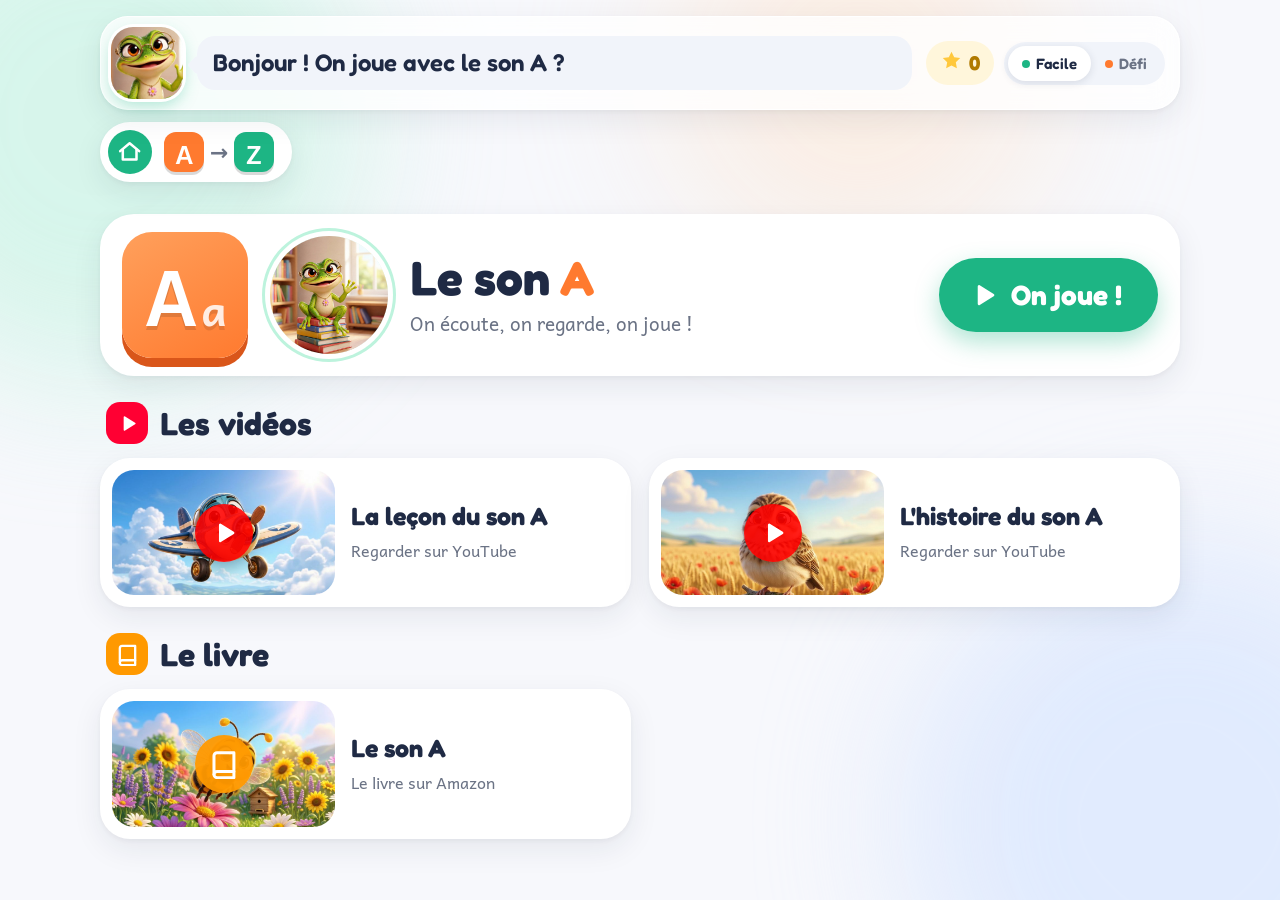
==== a/index.html @ 6c0f2402 "Compteur de visites GoatCounter (sans cookies) Co-Authored-By: Claude Opus 5.5 <noreply@anthropic.co" ====
<!DOCTYPE html>
<html lang="fr">
<head>
<meta charset="utf-8">
<meta name="viewport" content="width=device-width, initial-scale=1">
<title>Les jeux de Lila – le son A</title>
<style>
@font-face{font-family:Fredoka;src:url(fonts/fredoka-latin-600-normal.woff2) format('woff2');font-weight:600}
@font-face{font-family:Fredoka;src:url(fonts/fredoka-latin-700-normal.woff2) format('woff2');font-weight:700}
@font-face{font-family:Andika;src:url(fonts/andika-latin-400-normal.woff2) format('woff2');font-weight:400}
@font-face{font-family:Andika;src:url(fonts/andika-latin-700-normal.woff2) format('woff2');font-weight:700}
:root{--ink:#1F2A44;--muted:#6B7385;--surface:#fff;--mint:#1DB584;--mint-d:#13976C;--sky:#4F8DF7;--orange:#FF7A2F;--sun:#FFC83D;--soft:#F1F4FA;--line:#E6EAF2;--shadow:0 10px 30px rgba(31,42,68,.08),0 2px 6px rgba(31,42,68,.05)}
*{box-sizing:border-box;margin:0}
html,body{min-height:100%}
body{font-family:Fredoka,system-ui,sans-serif;color:var(--ink);background:#F7F8FC;padding:16px;-webkit-tap-highlight-color:transparent;overflow-x:hidden}
body::before,body::after{content:"";position:fixed;z-index:-1;border-radius:50%;filter:blur(70px);opacity:.55}
body::before{width:520px;height:520px;left:-160px;top:-140px;background:#BDF3DD}
body::after{width:560px;height:560px;right:-180px;bottom:-200px;background:#CFE0FF}
.blob{position:fixed;z-index:-1;width:380px;height:380px;right:18%;top:-120px;border-radius:50%;filter:blur(80px);opacity:.45;background:#FFE1C7}
.wrap{max-width:1080px;margin:0 auto}
button{font:inherit;cursor:pointer;border:none;color:inherit;background:none}
svg.i{width:1.15em;height:1.15em;stroke:currentColor;fill:none;stroke-width:2.4;stroke-linecap:round;stroke-linejoin:round;flex:none}
svg.f{fill:currentColor;stroke:none}
header{display:flex;align-items:center;gap:14px;background:rgba(255,255,255,.78);backdrop-filter:blur(14px);-webkit-backdrop-filter:blur(14px);border:1px solid rgba(255,255,255,.9);border-radius:28px;padding:10px 14px 10px 10px;box-shadow:var(--shadow);position:sticky;top:10px;z-index:5}
.lila{width:72px;height:72px;border-radius:22px;flex:none;object-fit:cover;box-shadow:0 0 0 3px #fff,0 6px 16px rgba(29,181,132,.35)}
.lila.talk{animation:talk .45s ease-in-out 4}.lila.happy{animation:jump .7s ease 2}.lila.sad{animation:wig .5s}
@keyframes talk{50%{transform:scale(1.06) rotate(-3deg)}}
@keyframes jump{30%{transform:translateY(-10px) scale(1.06)}60%{transform:none}}
@keyframes wig{25%{transform:rotate(-6deg)}75%{transform:rotate(6deg)}}
.bubble{flex:1;font-size:clamp(17px,2.4vw,24px);font-weight:600;line-height:1.25;position:relative;background:var(--soft);border-radius:18px;padding:12px 16px}
.bubble::before{content:"";position:absolute;left:-7px;top:22px;width:14px;height:14px;background:var(--soft);transform:rotate(45deg);border-radius:3px}
.right{display:flex;align-items:center;gap:10px}
.stars{display:flex;align-items:center;gap:6px;font-size:20px;font-weight:700;background:#FFF6DB;color:#B07A00;border-radius:999px;padding:8px 14px}
.stars svg{color:var(--sun)}
.lvl{display:flex;background:var(--soft);border-radius:999px;padding:4px}
.lvl button{padding:8px 14px;border-radius:999px;font-size:15px;font-weight:600;color:var(--muted);transition:.2s}
.lvl button.on{background:#fff;color:var(--ink);box-shadow:0 2px 8px rgba(31,42,68,.12)}
.lvl button i{display:inline-block;width:8px;height:8px;border-radius:50%;margin-right:6px;vertical-align:1px}
.home{display:none;margin:14px 0 0;align-items:center;gap:8px;background:#fff;border-radius:999px;padding:10px 18px;font-size:17px;font-weight:600;box-shadow:var(--shadow)}
main{margin-top:18px}
.start{display:grid;grid-template-columns:1fr 1fr;gap:28px;align-items:center;background:#fff;border-radius:36px;padding:28px;box-shadow:var(--shadow)}
.start img{width:100%;border-radius:28px;aspect-ratio:1;object-fit:cover}
.start h1{font-size:clamp(34px,5vw,58px);line-height:1.05;font-weight:700}
.start h1 .a{color:var(--orange)}
.start p{color:var(--muted);font-size:20px;margin:12px 0 26px;font-family:Andika}
.cta{display:inline-flex;align-items:center;gap:12px;font-size:26px;font-weight:700;background:var(--mint);color:#fff;border-radius:999px;padding:16px 34px 16px 26px;box-shadow:0 10px 24px rgba(29,181,132,.35);transition:transform .15s}
.cta:active,.btn:active,.mbtn:active,.yn button:active{transform:scale(.96)}
.menu{display:grid;grid-template-columns:repeat(2,1fr);gap:18px}
.mbtn{background:#fff;border-radius:30px;padding:12px;display:flex;align-items:center;gap:16px;text-align:left;box-shadow:var(--shadow);transition:transform .15s,box-shadow .2s}
.mbtn:hover{box-shadow:0 16px 36px rgba(31,42,68,.12)}
.mbtn .th{width:44%;aspect-ratio:4/3;border-radius:22px;overflow:hidden;flex:none;position:relative}
.mbtn .th img{width:100%;height:100%;object-fit:cover}
.mbtn .th .ic{position:absolute;left:10px;bottom:10px;width:44px;height:44px;border-radius:14px;display:grid;place-items:center;color:#fff;font-size:22px;box-shadow:0 4px 12px rgba(0,0,0,.18)}
.mbtn b{display:block;font-size:clamp(20px,2.6vw,27px);font-weight:700;line-height:1.1}
.mbtn span.s{display:block;font-size:16px;color:var(--muted);margin-top:6px;font-family:Andika}
.panel{background:#fff;border-radius:34px;padding:20px;text-align:center;box-shadow:var(--shadow)}
.media{width:min(760px,100%);aspect-ratio:16/9;border-radius:24px;background:var(--soft);display:block;margin:0 auto;object-fit:cover}
.word{font-family:Andika;font-size:clamp(54px,10vw,96px);font-weight:700;line-height:1.1;color:var(--ink);margin-top:8px}
.a{color:var(--orange)}
.row{display:flex;gap:12px;justify-content:center;flex-wrap:wrap;margin-top:16px}
.btn{display:inline-flex;align-items:center;gap:10px;border-radius:999px;padding:14px 24px;font-size:21px;font-weight:600;transition:transform .15s}
.b-primary{background:var(--mint);color:#fff;box-shadow:0 8px 20px rgba(29,181,132,.3)}
.b-sky{background:#EAF1FF;color:var(--sky)}
.b-sun{background:#FFF3D6;color:#B06F00}
.b-ghost{background:var(--soft);color:var(--muted)}
.step{display:flex;gap:8px;justify-content:center;margin-top:14px;flex-wrap:wrap}
.step span{display:inline-flex;align-items:center;gap:8px;padding:9px 16px;border-radius:999px;background:var(--soft);color:#A3AABA;font-size:19px;font-weight:600;transition:.25s}
.step span.on{background:var(--mint);color:#fff;transform:scale(1.06);box-shadow:0 6px 16px rgba(29,181,132,.35)}
.choices{display:grid;gap:16px;margin-top:16px}
.choice{background:#fff;border-radius:26px;padding:8px;box-shadow:0 0 0 2px var(--line);transition:.2s}
.choice:hover{box-shadow:0 0 0 3px #C9D6F0}
.choice img{width:100%;aspect-ratio:16/9;object-fit:cover;border-radius:19px;display:block}
.choice.good{box-shadow:0 0 0 5px var(--mint),0 10px 24px rgba(29,181,132,.3);animation:pop .5s}
.choice.bad{animation:wig .45s;box-shadow:0 0 0 4px #FFB3A0}
@keyframes pop{50%{transform:scale(1.04)}}
.memo{display:grid;grid-template-columns:repeat(4,1fr);gap:14px;perspective:1000px}
.card{aspect-ratio:4/3;position:relative;transform-style:preserve-3d;transition:transform .45s;cursor:pointer}
.card.up,.card.done{transform:rotateY(180deg)}
.face{position:absolute;inset:0;border-radius:22px;backface-visibility:hidden;-webkit-backface-visibility:hidden;display:flex;align-items:center;justify-content:center;overflow:hidden}
.back{background:linear-gradient(140deg,#5ED3A8,#1DB584 55%,#139E74);box-shadow:0 6px 16px rgba(29,181,132,.28)}
.back::after{content:"";position:absolute;inset:8px;border-radius:16px;border:2px dashed rgba(255,255,255,.45)}
.back img{width:44%;border-radius:18px;box-shadow:0 0 0 3px rgba(255,255,255,.85)}
.front{background:#fff;box-shadow:0 0 0 2px var(--line);transform:rotateY(180deg)}
.front img{width:100%;height:100%;object-fit:cover}
.front .w{font-family:Andika;font-size:clamp(20px,3.6vw,40px);font-weight:700}
.card.done .front{box-shadow:0 0 0 4px var(--mint)}
.box .item{width:min(600px,100%);margin:0 auto}
.box .item img{width:100%;aspect-ratio:16/9;object-fit:cover;border-radius:24px}
.yn{display:flex;gap:14px;justify-content:center;margin-top:18px;flex-wrap:wrap}
.yn button{display:inline-flex;align-items:center;gap:12px;font-size:24px;font-weight:700;border-radius:24px;padding:18px 28px;transition:transform .15s}
.yn .y{background:var(--mint);color:#fff;box-shadow:0 8px 20px rgba(29,181,132,.3)}
.yn .n{background:#FFEDE5;color:#E0581C}
.prog{display:flex;gap:6px;justify-content:center;margin-top:18px}
.prog i{width:28px;height:8px;border-radius:99px;background:var(--line);transition:.3s}
.prog i.ok{background:var(--mint)}
.party{position:fixed;inset:0;pointer-events:none;z-index:9}
.party span{position:absolute;top:-30px;width:12px;height:18px;border-radius:3px;animation:fall 2.6s cubic-bezier(.3,.6,.6,1) forwards}
@keyframes fall{to{transform:translateY(110vh) rotate(540deg)}}
.end{display:grid;grid-template-columns:1fr 1fr;gap:24px;align-items:center;text-align:left}
.end img{width:100%;border-radius:28px;aspect-ratio:1;object-fit:cover}
.end h2{font-size:clamp(44px,7vw,72px);font-weight:700;color:var(--mint)}
.end p{font-family:Andika;font-size:22px;color:var(--muted);margin-top:6px}
.end .row{justify-content:flex-start}
@media (max-width:700px){.menu{grid-template-columns:1fr}.lila{width:56px;height:56px;border-radius:18px}.memo{grid-template-columns:repeat(2,1fr)}.start,.end{grid-template-columns:1fr;text-align:center}.end .row{justify-content:center}header{flex-wrap:wrap}.right{width:100%;justify-content:space-between}}
.slots{display:flex;gap:10px;justify-content:center;margin-top:18px;flex-wrap:wrap}
.slot{min-width:110px;height:96px;padding:0 18px;border-radius:22px;border:3px dashed #CBD3E3;display:flex;align-items:center;justify-content:center;font-family:Andika;font-size:56px;font-weight:700;color:var(--ink);transition:.25s}
.slot .ghost{color:#D5DBE7}
.slot.fill{border:3px solid var(--mint);background:#EAFBF4;animation:pop .35s}
.slots.done .slot{background:var(--mint);color:#fff;border-color:var(--mint)}
.slots.done .slot .a{color:#fff}
.tiles{display:flex;gap:12px;justify-content:center;margin-top:18px;flex-wrap:wrap}
.tile{font-family:Andika;font-size:48px;font-weight:700;background:#FFF3D6;color:#7A4B00;border-radius:22px;padding:10px 26px;box-shadow:0 6px 0 #F2D08A;transition:transform .15s}
.tile:active{transform:translateY(4px);box-shadow:0 2px 0 #F2D08A}
.tile.used{opacity:.25;box-shadow:none;cursor:default}
.tile.bad{animation:wig .45s;background:#FFE3DA}
.menu .mbtn:last-child:nth-child(odd){grid-column:1/-1;max-width:calc(50% - 9px);margin:0 auto;width:100%}
@media (max-width:700px){.slot{min-width:80px;height:76px;font-size:40px}.tile{font-size:38px}.menu .mbtn:last-child:nth-child(odd){max-width:none}}
.back2{display:inline-flex;align-items:center;gap:8px;margin:0 0 14px;background:#fff;border-radius:999px;padding:10px 18px;font-size:17px;font-weight:600;box-shadow:var(--shadow);color:var(--ink);text-decoration:none}
.vids{margin-top:26px}
.vids h2{font-size:clamp(24px,3.2vw,32px);font-weight:700;margin:0 0 14px 6px}
.vgrid{display:grid;grid-template-columns:repeat(2,1fr);gap:18px}
.vcard{display:flex;align-items:center;gap:16px;background:#fff;border-radius:30px;padding:12px;box-shadow:var(--shadow);text-decoration:none;color:var(--ink);transition:transform .15s,box-shadow .2s}
.vcard:hover{box-shadow:0 16px 36px rgba(31,42,68,.12)}
.vcard .th{width:44%;aspect-ratio:16/9;border-radius:22px;overflow:hidden;flex:none;position:relative}
.vcard .th img{width:100%;height:100%;object-fit:cover}
.vcard .th .pl{position:absolute;inset:0;margin:auto;width:58px;height:58px;border-radius:50%;background:rgba(255,0,0,.88);color:#fff;display:grid;place-items:center;font-size:26px;box-shadow:0 6px 16px rgba(0,0,0,.25)}
.vcard b{display:block;font-size:clamp(19px,2.4vw,25px);font-weight:700;line-height:1.15}
.vcard span.s{display:block;font-size:16px;color:var(--muted);margin-top:6px;font-family:Andika}
.vcard.soon{opacity:.6;cursor:default}.vcard.soon .pl{background:#A3AABA}
@media (max-width:700px){.vgrid{grid-template-columns:1fr}}
.pond{position:relative;height:clamp(300px,52vh,460px);border-radius:26px;background:linear-gradient(180deg,#D6F4FF,#8CD8F2 55%,#57B6DE);overflow:hidden;margin-top:12px}
.fish{position:absolute;left:0;top:0;width:92px;height:92px;border-radius:50%;font-family:Andika;font-weight:700;font-size:58px;line-height:1;display:grid;place-items:center;color:var(--ink);box-shadow:0 6px 0 rgba(31,42,68,.15),0 10px 20px rgba(31,42,68,.12);will-change:transform}
.fish.caught{animation:catch .6s forwards;pointer-events:none}@keyframes catch{to{opacity:0;scale:1.6}}
.fish.nope{animation:wig2 .45s}@keyframes wig2{25%{rotate:-14deg}75%{rotate:14deg}}
.lotog .choice{position:relative}.tok{position:absolute;inset:0;margin:auto;width:64px;height:64px;border-radius:50%;background:var(--mint);color:#fff;display:none;place-items:center;font-size:34px;box-shadow:0 6px 16px rgba(29,181,132,.4)}.won .tok{display:grid}.won img{opacity:.55}
.gapc{display:inline-block;min-width:.7em;border-bottom:6px solid #CBD3E3;color:#CBD3E3;margin-right:2px}.gapc.ok{color:var(--orange);border-color:var(--mint)}
@media (max-width:700px){.fish{width:72px;height:72px;font-size:46px}}
.vcard.book .th .pl{background:rgba(255,153,0,.95)}

/* nouvel accueil de la lettre (proposition 25/11) */
.start2{display:grid;grid-template-columns:auto auto 1fr auto;gap:22px;align-items:center;background:#fff;border-radius:34px;padding:18px 22px;box-shadow:var(--shadow)}
.tile2{width:126px;height:126px;border-radius:30px;background:linear-gradient(150deg,var(--c1),var(--c2));box-shadow:0 9px 0 var(--c3);display:grid;place-items:center;color:#fff}
.tile2 b{font-family:Andika;font-size:76px;line-height:1;font-weight:700;text-shadow:0 4px 0 rgba(0,0,0,.12)}.tile2 b i{font-style:normal;font-size:.55em;opacity:.85;margin-left:2px}
.lila2{width:118px;height:118px;border-radius:50%;object-fit:cover;object-position:50% 30%;box-shadow:0 0 0 5px #fff,0 0 0 8px #BDF3DD;animation:bob 3.5s ease-in-out infinite}
@keyframes bob{50%{transform:translateY(-6px) rotate(-2deg)}}
.txt2 h1{font-size:clamp(30px,4vw,48px);line-height:1.05;font-weight:700}.txt2 h1 span{color:var(--c2)}
.txt2 p{font-family:Andika;color:var(--muted);font-size:19px;margin-top:6px}
.cta2{font-size:28px;padding:20px 36px 20px 28px}
.vids h2{display:flex;align-items:center;gap:12px}
.hic{width:42px;height:42px;border-radius:14px;display:grid;place-items:center;color:#fff;font-size:20px;flex:none}
.back2{gap:12px;padding:8px 18px 8px 8px;margin:12px 0 14px}
.hico{width:44px;height:44px;border-radius:50%;background:var(--mint);color:#fff;display:grid;place-items:center;font-size:22px}
.az{display:flex;align-items:center;gap:6px}.az i{font-style:normal;font-family:Andika;font-weight:700;color:#fff;width:40px;height:40px;border-radius:12px;display:grid;place-items:center;font-size:26px;box-shadow:0 3px 0 rgba(0,0,0,.15)}.az em{font-style:normal;color:var(--muted);font-size:22px}
.home{gap:12px;padding:8px 20px 8px 8px}
.mini4{display:grid;grid-template-columns:1fr 1fr;gap:4px;width:44px;height:44px;padding:5px;border-radius:14px;background:var(--soft)}.mini4 i{border-radius:5px}
.home .lbl{font-size:20px}
@media (max-width:820px){.start2{grid-template-columns:auto 1fr;text-align:left}.lila2{display:none}.cta2{grid-column:1/-1;justify-content:center}}
@media (max-width:460px){.tile2{width:96px;height:96px}.tile2 b{font-size:58px}}
</style>
</head>
<body>
<div class="blob"></div>
<div class="wrap">
  <header>
    <img class="lila" id="lila" src="img/lila_face.jpg" alt="Lila">
    <div class="bubble" id="bubble">Bonjour ! On joue avec le son A ?</div>
    <div class="right">
      <div class="stars"><span id="staricon"></span><span id="score">0</span></div>
      <div class="lvl"><button id="l1" class="on"><i style="background:#1DB584"></i>Facile</button><button id="l2"><i style="background:#FF7A2F"></i>Défi</button></div>
    </div>
  </header>
  <a class="back2" href="../index.html" id="back2"></a>
  <button class="home" id="home"></button>
  <main id="main"></main>
</div>
<div class="party" id="party"></div>
<script>
const I={
play:'<svg class="i f" viewBox="0 0 24 24"><path d="M8 5.5v13a1 1 0 0 0 1.5.86l10.4-6.5a1 1 0 0 0 0-1.72L9.5 4.64A1 1 0 0 0 8 5.5z"/></svg>',
replay:'<svg class="i" viewBox="0 0 24 24"><path d="M3 12a9 9 0 1 0 3-6.7L3 8"/><path d="M3 3v5h5"/></svg>',
sound:'<svg class="i" viewBox="0 0 24 24"><path d="M11 5 6 9H3v6h3l5 4z"/><path d="M15.5 8.5a5 5 0 0 1 0 7"/><path d="M18.5 5.5a9 9 0 0 1 0 13"/></svg>',
check:'<svg class="i" viewBox="0 0 24 24"><path d="M5 12.5l4.5 4.5L19 7.5"/></svg>',
next:'<svg class="i" viewBox="0 0 24 24"><path d="M5 12h14"/><path d="M13 6l6 6-6 6"/></svg>',
home:'<svg class="i" viewBox="0 0 24 24"><path d="M3 11.5 12 4l9 7.5"/><path d="M5.5 10v9.5h13V10"/></svg>',
star:'<svg class="i f" viewBox="0 0 24 24"><path d="M12 2.8l2.8 5.8 6.3.9-4.6 4.4 1.1 6.3L12 17.2l-5.6 3 1.1-6.3L2.9 9.5l6.3-.9z"/></svg>',
eye:'<svg class="i" viewBox="0 0 24 24"><path d="M2 12s3.6-7 10-7 10 7 10 7-3.6 7-10 7S2 12 2 12z"/><circle cx="12" cy="12" r="3"/></svg>',
mic:'<svg class="i" viewBox="0 0 24 24"><rect x="9" y="3" width="6" height="11" rx="3"/><path d="M5 11a7 7 0 0 0 14 0"/><path d="M12 18v3"/></svg>',
timer:'<svg class="i" viewBox="0 0 24 24"><circle cx="12" cy="13" r="8"/><path d="M12 9v4l2.5 2"/><path d="M10 2h4"/></svg>',
hand:'<svg class="i" viewBox="0 0 24 24"><path d="M18 11V6a2 2 0 0 0-4 0v5"/><path d="M14 10V4a2 2 0 0 0-4 0v6"/><path d="M10 10.5V6a2 2 0 0 0-4 0v8"/><path d="M18 8a2 2 0 1 1 4 0v6a8 8 0 0 1-8 8h-2c-2.8 0-4.5-.86-5.99-2.34l-3.6-3.6a2 2 0 0 1 2.83-2.82L7 15"/></svg>',
target:'<svg class="i" viewBox="0 0 24 24"><circle cx="12" cy="12" r="9"/><circle cx="12" cy="12" r="5"/><circle cx="12" cy="12" r="1.5"/></svg>',
cards:'<svg class="i" viewBox="0 0 24 24"><rect x="3" y="6" width="11" height="15" rx="2.5"/><path d="M8 3.5h10.5A2.5 2.5 0 0 1 21 6v12"/></svg>',
box:'<svg class="i" viewBox="0 0 24 24"><path d="M21 8l-9-5-9 5 9 5 9-5z"/><path d="M3 8v8l9 5 9-5V8"/><path d="M12 13v8"/></svg>',
puzzle:'<svg class="i" viewBox="0 0 24 24"><path d="M10 3h4v2.5a1.5 1.5 0 0 0 3 0V3h4v6h-2.5a1.5 1.5 0 0 0 0 3H21v9h-6v-2.5a1.5 1.5 0 0 0-3 0V21H3v-6h2.5a1.5 1.5 0 0 0 0-3H3V3h7z"/></svg>',
no:'<svg class="i" viewBox="0 0 24 24"><path d="M6 6l12 12"/><path d="M18 6 6 18"/></svg>',
};

const CFG={"letter": "A", "first": "[aâ]", "words": ["avion", "ami", "abeille", "ane", "alouette", "agneau", "alligator"], "label": {"avion": "avion", "ami": "ami", "abeille": "abeille", "ane": "âne", "alouette": "alouette", "agneau": "agneau", "alligator": "alligator", "bebe": "bébé", "baleine": "baleine", "bison": "bison", "biche": "biche", "belette": "belette", "bouc": "bouc", "babouin": "babouin", "bateau": "bateau", "canard": "canard", "castor": "castor", "coq": "coq", "coccinelle": "coccinelle", "cameleon": "caméléon", "crabe": "crabe", "dauphin": "dauphin", "dinde": "dinde", "dromadaire": "dromadaire", "dalmatien": "dalmatien", "dragon": "dragon", "dinosaure": "dinosaure"}, "syl": {"avion": ["a", "vion"], "ami": ["a", "mi"], "abeille": ["a", "beille"], "ane": ["â", "ne"], "alouette": ["a", "lou", "ette"], "agneau": ["a", "gneau"], "alligator": ["al", "li", "ga", "tor"]}, "menu": ["abeille", "avion", "ane", "agneau", "alligator"], "videos": [{"title": "La leçon du son A", "img": "avion", "url": "https://youtu.be/XCSGEJjVP0c"}, {"title": "L'histoire du son A", "img": "alouette", "url": "https://youtu.be/Gn--y2RcsYg"}], "other": ["bebe", "baleine", "bison", "biche", "belette", "bouc", "babouin", "bateau", "canard", "castor", "coq", "coccinelle", "cameleon", "crabe", "dauphin", "dinde", "dromadaire", "dalmatien", "dragon", "dinosaure"], "games": ["rep", "loto", "peche", "join"], "books": [{"title": "Le son A", "img": "abeille", "url": "https://www.amazon.fr/dp/B0HS4ZLW16"}], "col": ["#FFA05C", "#FF7A2F", "#D9561A"]};
const AW=CFG.words, OTHER=CFG.other, LABEL=CFG.label, L=CFG.letter;
const $=id=>document.getElementById(id);
setTimeout(()=>{$('staricon').innerHTML=I.star;$('home').innerHTML='<span class="mini4"><i style="background:#1DB584"></i><i style="background:#4F8DF7"></i><i style="background:#E84D8A"></i><i style="background:#FFB020"></i></span><span class="lbl">Jeux</span>';$('home').setAttribute('aria-label','Retour aux jeux');$('back2').innerHTML='<span class="hico">'+I.home+'</span><span class="az"><i style="background:#FF7A2F">A</i><em>→</em><i style="background:#1DB584">Z</i></span>';$('back2').setAttribute('aria-label','Toutes les lettres');},0);
let level=1,score=0,gen=0;

// ---------- son ----------
const player=new Audio();
let stopFlag=0;
function play(src){return new Promise(res=>{try{player.pause();player.src=src;player.onended=()=>res();player.onerror=()=>res();const p=player.play();if(p&&p.catch)p.catch(()=>res());}catch(e){res();}});}
const wait=ms=>new Promise(r=>setTimeout(r,ms));
async function seq(items){const g=gen;for(const it of items){if(g!==gen)return false;if(typeof it==='number')await wait(it);else if(typeof it==='function')it();else await play(it);}return g===gen;}
const W=w=>`snd/${w}.mp3`, P=p=>`snd/p_${p}.mp3`, C=w=>`snd/c_${w}.mp3`;
let actx=null;
function ding(ok=true){try{actx=actx||new (window.AudioContext||window.webkitAudioContext)();const n=ok?[660,880,1100]:[330,262];n.forEach((f,i)=>{const o=actx.createOscillator(),g=actx.createGain();o.frequency.value=f;g.gain.setValueAtTime(.0001,actx.currentTime+i*.12);g.gain.exponentialRampToValueAtTime(.15,actx.currentTime+i*.12+.02);g.gain.exponentialRampToValueAtTime(.0001,actx.currentTime+i*.12+.3);o.connect(g).connect(actx.destination);o.start(actx.currentTime+i*.12);o.stop(actx.currentTime+i*.12+.35);});}catch(e){}}

// ---------- Lila ----------
function lila(msg,mood='talk'){ $('bubble').textContent=msg; const l=$('lila'); l.className='lila'; void l.offsetWidth; l.classList.add(mood); }
function star(n=1){score+=n;$('score').textContent=score;}
function confetti(){const e=['#1DB584','#FF7A2F','#4F8DF7','#FFC83D','#B98BFF'],p=$('party');for(let i=0;i<40;i++){const s=document.createElement('span');s.style.background=e[i%e.length];s.style.left=Math.random()*100+'vw';s.style.animationDelay=Math.random()*.6+'s';p.appendChild(s);setTimeout(()=>s.remove(),3300);}}
const shuffle=a=>{a=a.slice();for(let i=a.length-1;i>0;i--){const j=Math.floor(Math.random()*(i+1));[a[i],a[j]]=[a[j],a[i]];}return a;};
const firstHTML=t=>{const m=t.match(new RegExp('^('+CFG.first+')(.*)$','i'));return m?`<span class="a">${m[1]}</span>${m[2]}`:t;};
const wordHTML=w=>firstHTML(LABEL[w]);
const prog=(n,i)=>'<div class="prog">'+Array.from({length:n},(_,k)=>`<i class="${k<i?'ok':''}"></i>`).join('')+'</div>';
function reset(){gen++;try{player.pause();}catch(e){} document.querySelectorAll('video').forEach(v=>{try{v.pause();}catch(e){}});}

// ---------- accueil / menu ----------
function start(){const [c1,c2,c3]=CFG.col||['#4FD6A5','#1DB584','#11916A'];
  $('main').innerHTML=`<div class="start2" style="--c1:${c1};--c2:${c2};--c3:${c3}">
    <div class="tile2"><b>${L}<i>${L.toLowerCase()}</i></b></div>
    <img class="lila2" src="img/lila.jpg" alt="Lila">
    <div class="txt2"><h1>Le son <span>${L}</span></h1><p>On écoute, on regarde, on joue !</p></div>
    <button class="cta cta2" id="go">${I.play} On joue !</button></div>`+vids()+books();
  $('go').onclick=()=>menu(); }
function books(){if(!(CFG.books||[]).length)return '';return `<div class="vids"><h2><span class="hic" style="background:#FF9900">${I.book}</span>Le livre</h2><div class="vgrid">${CFG.books.map(v=>{const on=!!v.url;return `<${on?'a':'div'} class="vcard book${on?'':' soon'}"${on?` href="${v.url}" target="_blank" rel="noopener"`:''}><div class="th"><img src="img/${v.img}_n.jpg" alt=""><span class="pl">${I.book}</span></div><div><b>${v.title}</b><span class="s">${on?'Le livre sur Amazon':'Bientôt'}</span></div></${on?'a':'div'}>`;}).join('')}</div></div>`;}
function vids(){return `<div class="vids"><h2><span class="hic" style="background:#FF0033">${I.play}</span>Les vidéos</h2><div class="vgrid">${CFG.videos.map(v=>{const on=!!v.url;return `<${on?'a':'div'} class="vcard${on?'':' soon'}"${on?` href="${v.url}" target="_blank" rel="noopener"`:''}><div class="th"><img src="img/${v.img}_n.jpg" alt=""><span class="pl">${I.play}</span></div><div><b>${v.title}</b><span class="s">${on?'Regarder sur YouTube':'Bientôt'}</span></div></${on?'a':'div'}>`;}).join('')}</div></div>`;}
function menu(){reset();$('home').style.display='none';$('back2').style.display='inline-flex';
  $('main').innerHTML=`<div class="menu">${CFG.games.map((g,k)=>{const [c,ic,t,s]=GAMES[g];return `<button class="mbtn" data-g="${g}"><div class="th"><img src="img/${CFG.menu[k%CFG.menu.length]}_n.jpg" alt=""><span class="ic" style="background:${c}">${I[ic]}</span></div><div><b>${t}</b><span class="s">${s}</span></div></button>`;}).join('')}</div>`;
  document.querySelectorAll('.mbtn').forEach(b=>b.onclick=()=>{$('home').style.display='inline-flex';$('back2').style.display='none';({rep,find,memo,box,join,loto,peche,manque})[b.dataset.g]();});
  lila('Choisis un jeu !');seq([P('choisis')]);
}
$('home').onclick=menu;
function setLevel(n){level=n;$('l1').classList.toggle('on',n===1);$('l2').classList.toggle('on',n===2);if($('go'))return;menu();}
$('l1').onclick=()=>setLevel(1);$('l2').onclick=()=>setLevel(2);

function finish(again){reset();ding();confetti();star(3);
  $('main').innerHTML=`<div class="panel end"><img src="img/lila_bravo.jpg" alt=""><div><h2>Bravo !</h2><p>Tu as tout trouvé. C'est super !</p>
   <div class="row"><button class="btn b-primary" id="again">${I.replay} Rejouer</button><button class="btn b-sky" id="back">${I.home} Autre jeu</button></div></div></div>`;
  $('again').onclick=again;$('back').onclick=menu;
  lila('Bravo ! Tu as tout trouvé ! C\'est super !','happy');seq([P('fini')]);
}

// ---------- 1. Écoute et répète ----------
function rep(){reset();const list=shuffle(AW);let i=0;
  function show(){reset();if(i>=list.length)return finish(rep);
    const w=list[i];const hide=level===2;let shown=!hide;
    $('main').innerHTML=`<div class="panel">
      <video class="media" id="vid" src="vid/${w}.mp4" poster="img/${hide?w+'_n':w}.jpg" playsinline muted preload="auto" style="${hide?'filter:blur(18px)':''}"></video>
      <div class="word">${wordHTML(w)}</div>
      <div class="row">
        <button class="btn b-sky" id="again">${hide?I.eye+' Voir et écouter':I.replay+' Revoir'}</button>
        <button class="btn b-primary" id="said">${I.check} Je l'ai dit !</button>
        <button class="btn b-ghost" id="next" aria-label="Suivant">${I.next}</button>
      </div>${prog(list.length,i)}</div>`;
    const watch=async()=>{reset();const v=$('vid');v.style.filter='none';
      if(!shown){shown=true;$('again').innerHTML=I.replay+' Revoir';}
      lila('Regarde ! Qui est-ce ?','talk');v.muted=true;v.currentTime=0;const p=v.play();if(p&&p.catch)p.catch(()=>{});play(C(w));};
    if(hide){lila('Lis le mot avec ton doigt… puis regarde !','talk');}
    else watch();
    $('again').onclick=watch;
    $('said').onclick=()=>{reset();star();ding();lila('Bravo !','happy');seq([P('bravo'),400,()=>{i++;show();}]);};
    $('next').onclick=()=>{i++;show();};
  }
  show();
}

// ---------- 2. Trouve l'image ----------
function find(){reset();const list=shuffle(AW);let i=0;const n=level===1?2:3;
  function show(){reset();if(i>=list.length)return finish(find);
    const w=list[i];const opts=shuffle([w,...shuffle(AW.filter(x=>x!==w)).slice(0,n-1)]);
    $('main').innerHTML=`<div class="panel">
      ${level===2?`<div class="word">${wordHTML(w)}</div>`:''}
      <div class="row" style="margin-top:4px"><button class="btn b-sky" id="again">${I.sound} ${level===2?'Aide : écouter':'Réécouter'}</button><button class="btn b-ghost" id="next" aria-label="Suivant">${I.next}</button></div>
      <div class="choices" style="grid-template-columns:repeat(${n},1fr)">${opts.map((o,k)=>`<button class="choice" data-k="${k}"><img src="img/${o}_n.jpg" alt=""></button>`).join('')}</div>
      ${prog(list.length,i)}</div>`;
    if(level===1){lila('Montre-moi : '+LABEL[w]+' !');seq([P('montre'),W(w)]);}
    else{lila('Lis le mot, et trouve la bonne image.');seq([P('lis')]);}
    $('again').onclick=()=>seq(level===1?[P('montre'),W(w)]:[W(w)]);
    $('next').onclick=()=>{i++;show();};
    let lock=false;
    document.querySelectorAll('.choice').forEach(b=>b.onclick=()=>{if(lock)return;const o=opts[+b.dataset.k];
      if(o===w){lock=true;b.classList.add('good');ding();star();lila('Bravo ! '+LABEL[w]+' !','happy');reset();const nx=$('next');nx.className='btn b-primary';nx.innerHTML=I.next+' Suivant';seq([W(w),300,P('bravo')]);}
      else{b.classList.remove('bad');void b.offsetWidth;b.classList.add('bad');ding(false);lila('Presque ! Essaie encore.','sad');reset();seq([P('presque')]);}});
  }
  show();
}

// ---------- 3. Les paires (16 cartes) ----------
function memo(){reset();
  const pick=shuffle(AW).slice(0,4);
  const cards=shuffle(pick.flatMap(w=>[{w,kind:'img'},{w,kind:level===1?'img':'word'}]));
  $('main').innerHTML=`<div class="panel"><div class="memo">${cards.map((c,i)=>`
    <div class="card" data-i="${i}"><div class="face back"><img src="img/lila_face.jpg" alt=""></div><div class="face front">${c.kind==='img'?`<img src="img/${level===1?c.w:c.w+'_n'}.jpg" alt="">`:`<div class="w">${wordHTML(c.w)}</div>`}</div></div>`).join('')}</div>
    <div class="prog" id="mp">${pick.map(()=>'<i></i>').join('')}</div></div>`;
  lila(level===1?'Retourne deux cartes, et trouve les paires !':'Trouve l\'image et son mot !');seq([P('paires')]);
  let open=[],lock=false,found=0;
  document.querySelectorAll('.card').forEach(el=>el.onclick=()=>{
    if(lock||el.classList.contains('up')||el.classList.contains('done'))return;
    const c=cards[+el.dataset.i];el.classList.add('up');reset();seq([W(c.w)]);open.push([el,c]);
    if(open.length===2){lock=true;const [[e1,c1],[e2,c2]]=open;
      if(c1.w===c2.w){setTimeout(()=>{e1.classList.add('done');e2.classList.add('done');ding();star();found++;
          document.querySelectorAll('#mp i')[found-1].classList.add('ok');lila('Bravo ! '+LABEL[c1.w]+' !','happy');open=[];lock=false;
          if(found===pick.length)setTimeout(()=>finish(memo),1500);else seq([P('bravo')]);},800);}
      else{setTimeout(()=>{e1.classList.remove('up');e2.classList.remove('up');lila('Pas pareil… Essaie encore !','sad');seq([P('paspareil')]);open=[];lock=false;},1600);}
    }});
}

// ---------- 4. La boîte à (lettre) ----------
function box(){reset();const list=shuffle([...shuffle(AW).slice(0,4),...shuffle(OTHER).slice(0,4)]);let i=0;
  function show(){reset();if(i>=list.length)return finish(box);
    const w=list[i];const isA=AW.includes(w);
    $('main').innerHTML=`<div class="panel"><div class="box">
      <div class="item"><img src="img/${w}_n.jpg" alt="">${level===2?`<div class="word" style="font-size:clamp(44px,8vw,72px)">${LABEL[w]}</div>`:''}</div></div>
      <div class="row"><button class="btn b-sky" id="again">${I.sound} Écouter</button></div>
      <div class="yn"><button class="y" id="yes">${I.box} Oui, ${L} !</button><button class="n" id="no">${I.no} Pas de ${L}</button></div>
      ${prog(list.length,i)}</div>`;
    lila('Est-ce que ça commence par '+L+' ?');
    seq(level===1?[W(w),300,P('commence')]:[P('commence')]);
    $('again').onclick=()=>seq([W(w)]);
    let lock=false;
    const answer=yes=>{if(lock)return;reset();
      if(yes===isA){lock=true;ding();star();lila(isA?'Oui ! Ça commence par '+L+'. Dans la boîte !':'Bien vu ! Ça ne commence pas par '+L+'.','happy');seq([P(isA?'oui':'bienvu'),300,()=>{i++;show();}]);}
      else{ding(false);lila('Écoute bien. Est-ce que tu entends '+L+' au début ?','sad');seq([P('ecoute'),300,W(w)]);}};
    $('yes').onclick=()=>answer(true);$('no').onclick=()=>answer(false);
  }
  show();
}

// ---------- 5. Le mot en morceaux ----------
const SYL=CFG.syl;
function join(){reset();const list=shuffle(AW.filter(w=>SYL[w]&&SYL[w].length>1));let i=0;
  function show(){reset();if(i>=list.length)return finish(join);
    const w=list[i];const syl=SYL[w];
    let tiles=syl.map((t,k)=>({t,k}));
    if(level===2){const others=shuffle(AW.filter(x=>x!==w)).flatMap(x=>SYL[x].slice(1)).filter(t=>!syl.includes(t));tiles.push({t:others[0],k:-1});}
    do{tiles=shuffle(tiles);}while(tiles.length>1&&tiles.every((x,n)=>x.k===n));
    $('main').innerHTML=`<div class="panel">
      <img class="media" src="img/${w}_n.jpg" alt="" style="max-width:520px">
      <div class="slots">${syl.map((t,k)=>`<div class="slot" id="sl${k}">${level===1?`<span class="ghost">${t}</span>`:''}</div>`).join('')}</div>
      <div class="tiles">${tiles.map((x,n)=>`<button class="tile" data-n="${n}">${x.t}</button>`).join('')}</div>
      <div class="row"><button class="btn b-sky" id="again">${I.sound} Écouter</button><button class="btn b-ghost" id="next" aria-label="Suivant">${I.next}</button></div>
      ${prog(list.length,i)}</div>`;
    lila(level===1?'Remets les morceaux dans l\'ordre !':'Construis le mot. Attention, un morceau est en trop !');
    seq([W(w)]);
    $('again').onclick=()=>seq([W(w)]);
    $('next').onclick=()=>{i++;show();};
    let pos=0;
    document.querySelectorAll('.tile').forEach(b=>b.onclick=()=>{if(pos>=syl.length||b.disabled)return;const x=tiles[+b.dataset.n];
      if(x.t===syl[pos]){b.disabled=true;b.classList.add('used');const sl=$('sl'+pos);sl.innerHTML=(pos===0?firstHTML(x.t):x.t);sl.classList.add('fill');pos++;ding();
        if(pos===syl.length){star();lila('Bravo ! '+LABEL[w]+' !','happy');reset();document.querySelector('.slots').classList.add('done');
          const nx=$('next');nx.className='btn b-primary';nx.innerHTML=I.next+' Suivant';seq([W(w),300,P('bravo')]);}}
      else{b.classList.remove('bad');void b.offsetWidth;b.classList.add('bad');ding(false);lila('Presque ! Quel morceau vient '+(pos===0?'en premier':'après')+' ?','sad');}});
  }
  show();
}

// ---------- jeux ajoutés le 24/11 ----------
const LETTERS=['A','B','C','D'];
Object.assign(I,{
book:'<svg class="i" viewBox="0 0 24 24"><path d="M4 5.5A2.5 2.5 0 0 1 6.5 3H20v15H6.5A2.5 2.5 0 0 0 4 20.5z"/><path d="M4 20.5A2.5 2.5 0 0 0 6.5 23H20v-5"/></svg>',
grid:'<svg class="i" viewBox="0 0 24 24"><rect x="3" y="3" width="7" height="7" rx="1.5"/><rect x="14" y="3" width="7" height="7" rx="1.5"/><rect x="3" y="14" width="7" height="7" rx="1.5"/><rect x="14" y="14" width="7" height="7" rx="1.5"/></svg>',
fish:'<svg class="i" viewBox="0 0 24 24"><path d="M2 12s4-6 11-6c4 0 7 3 9 6-2 3-5 6-9 6-7 0-11-6-11-6z"/><path d="M2 12 0 8m2 4-2 4"/><circle cx="16" cy="11" r="1"/></svg>',
gap:'<svg class="i" viewBox="0 0 24 24"><path d="M4 20h5"/><path d="M12 6h8M12 12h8M12 18h8"/><path d="M6.5 4v10"/></svg>',
pen:'<svg class="i" viewBox="0 0 24 24"><path d="M15 4.5l4.5 4.5L9 19.5H4.5V15z"/><path d="M13 6.5l4.5 4.5"/></svg>'});
const GAMES={
 rep:['#1DB584','sound','Écoute et répète','Les amis de Lila se présentent'],
 find:['#4F8DF7','target',"Trouve l'image",'Touche la bonne image'],
 memo:['#B98BFF','cards','Les paires','8 cartes cachées'],
 box:['#FF7A2F','box','La boîte à '+L,'Ça commence par '+L+' ?'],
 join:['#FFB020','puzzle','Le mot en morceaux',"Remets les syllabes dans l'ordre"],
 loto:['#E84D8A','grid','Le loto de Lila','Remplis ta carte'],
 peche:['#2FA8D8','fish','La pêche aux lettres','Attrape tous les '+L],
 manque:['#7A5CFA','gap','La lettre qui manque','Quelle lettre au début ?'],};

// ---------- Le loto de Lila ----------
function loto(){reset();const n=level===1?4:6;const card=shuffle(AW).slice(0,n);const calls=shuffle(card);let i=0;
  $('main').innerHTML=`<div class="panel">
    <div id="call"></div>
    <div class="row" style="margin-top:4px"><button class="btn b-sky" id="again">${I.sound} ${level===2?'Aide : écouter':'Réécouter'}</button></div>
    <div class="choices lotog" style="grid-template-columns:repeat(${n===4?2:3},1fr)">${card.map(o=>`<button class="choice" data-w="${o}"><img src="img/${o}_n.jpg" alt=""><span class="tok">${I.star}</span></button>`).join('')}</div>
    <div class="prog" id="lp">${card.map(()=>'<i></i>').join('')}</div></div>`;
  let lock=false;
  function call(){reset();if(i>=calls.length)return setTimeout(()=>finish(loto),900);lock=false;const w=calls[i];
    $('call').innerHTML=level===2?`<div class="word">${wordHTML(w)}</div>`:'';
    if(level===1){lila('Montre-moi : '+LABEL[w]+' !');seq([P('montre'),W(w)]);}else{lila('Lis le mot, et trouve-le sur ta carte.');seq([P('lis')]);}}
  $('again').onclick=()=>{const w=calls[i];if(w)seq(level===1?[P('montre'),W(w)]:[W(w)]);};
  document.querySelectorAll('.lotog .choice').forEach(b=>b.onclick=()=>{if(lock||b.classList.contains('won')||i>=calls.length)return;const w=calls[i];
    if(b.dataset.w===w){lock=true;b.classList.add('good','won');ding();star();document.querySelectorAll('#lp i')[i].classList.add('ok');lila('Bravo ! '+LABEL[w]+' !','happy');reset();i++;seq([W(w),300,P('bravo'),300,call]);}
    else{b.classList.remove('bad');void b.offsetWidth;b.classList.add('bad');ding(false);lila('Presque ! Essaie encore.','sad');reset();seq([P('presque')]);}});
  call();
}

// ---------- La pêche aux lettres (majuscules) ----------
function peche(){reset();const g0=gen;const goal=6;let got=0;
  const others=LETTERS.filter(x=>x!==L);const kinds=level===1?shuffle(others).slice(0,2):others;const speed=level===1?55:85;
  $('main').innerHTML=`<div class="panel"><div class="word" style="font-size:clamp(34px,6vw,56px)">Attrape les <span class="a">${L}</span> !</div>
    <div class="pond" id="pond"></div><div class="prog" id="pp">${Array.from({length:goal},()=>'<i></i>').join('')}</div></div>`;
  lila('Attrape tous les '+L+' ! Touche seulement les '+L+'.');
  const pond=$('pond'),cols=['#FFFFFF','#FFF3D6','#EAFBF4','#EAF1FF','#F6EDFF','#FFEDE5'];let fish=[],last=0,spawnT=0,sinceGood=0;
  function spawn(){const W=pond.clientWidth,H=pond.clientHeight;const good=sinceGood>=2||Math.random()<.45;const ch=good?L:kinds[Math.floor(Math.random()*kinds.length)];sinceGood=good?0:sinceGood+1;
    const el=document.createElement('button');el.className='fish';el.textContent=ch;el.style.background=cols[Math.floor(Math.random()*cols.length)];
    const dir=Math.random()<.5?1:-1;const f={el,ch,dir,x:dir>0?-100:W+10,y:20+Math.random()*(H-130),ph:Math.random()*6,v:speed*(0.8+Math.random()*.5)};
    el.onclick=()=>{if(el.classList.contains('caught'))return;
      if(ch===L){el.classList.add('caught');ding();star();got++;document.querySelectorAll('#pp i')[got-1].classList.add('ok');lila('Bravo ! C\'est un '+L+' !','happy');
        if(got>=goal){setTimeout(()=>{if(g0===gen)finish(peche);},700);}else{seq([P('bravo')]);}}
      else{el.classList.remove('nope');void el.offsetWidth;el.classList.add('nope');ding(false);lila('Ça, c\'est un '+ch+'. Cherche le '+L+' !','sad');}};
    pond.appendChild(el);fish.push(f);}
  function tick(t){if(g0!==gen||!document.body.contains(pond))return;const dt=last?Math.min(.05,(t-last)/1000):0;last=t;spawnT-=dt;
    if(spawnT<=0&&got<goal){spawn();spawnT=level===1?1.5:1.1;}
    const W=pond.clientWidth;fish=fish.filter(f=>{f.x+=f.dir*f.v*dt;f.ph+=dt*2;const y=f.y+Math.sin(f.ph)*12;f.el.style.transform=`translate(${f.x}px,${y}px)`;
      if(f.x<-120||f.x>W+20||f.el.classList.contains('gone')){f.el.remove();return false;}return true;});
    requestAnimationFrame(tick);}
  requestAnimationFrame(tick);
}

// ---------- La lettre qui manque ----------
function manque(){reset();const list=shuffle(AW.filter(w=>LABEL[w][0].toLowerCase()===L.toLowerCase()));let i=0;
  function show(){reset();if(i>=list.length)return finish(manque);
    const w=list[i];const lab=LABEL[w];const n=level===1?2:3;const opts=shuffle([L.toLowerCase(),...shuffle(LETTERS.filter(x=>x!==L)).slice(0,n-1).map(x=>x.toLowerCase())]);
    $('main').innerHTML=`<div class="panel">
      <img class="media" src="img/${w}_n.jpg" alt="" style="max-width:520px">
      <div class="word"><span class="gapc" id="gapc">?</span>${lab.slice(1)}</div>
      <div class="tiles">${opts.map(o=>`<button class="tile" data-o="${o}">${o}</button>`).join('')}</div>
      <div class="row"><button class="btn b-sky" id="again">${I.sound} ${level===2?'Aide : écouter':'Écouter'}</button><button class="btn b-ghost" id="next" aria-label="Suivant">${I.next}</button></div>
      ${prog(list.length,i)}</div>`;
    lila('Quelle lettre manque au début du mot ?');
    if(level===1)seq([W(w)]);
    $('again').onclick=()=>seq([W(w)]);
    $('next').onclick=()=>{i++;show();};
    let lock=false;
    document.querySelectorAll('.tile').forEach(b=>b.onclick=()=>{if(lock)return;
      if(b.dataset.o===L.toLowerCase()){lock=true;b.classList.add('used');const g=$('gapc');g.textContent=lab[0];g.classList.add('ok');ding();star();lila('Bravo ! '+lab+' commence par '+L+' !','happy');reset();
        const nx=$('next');nx.className='btn b-primary';nx.innerHTML=I.next+' Suivant';seq([W(w),300,P('bravo')]);}
      else{b.classList.remove('bad');void b.offsetWidth;b.classList.add('bad');ding(false);lila('Presque ! Écoute bien le début du mot.','sad');reset();seq([P('presque'),300,W(w)]);}});
  }
  show();
}


start();
</script>
<script data-goatcounter="https://lisaveclila.goatcounter.com/count" async src="//gc.zgo.at/count.js"></script>
</body>
</html>
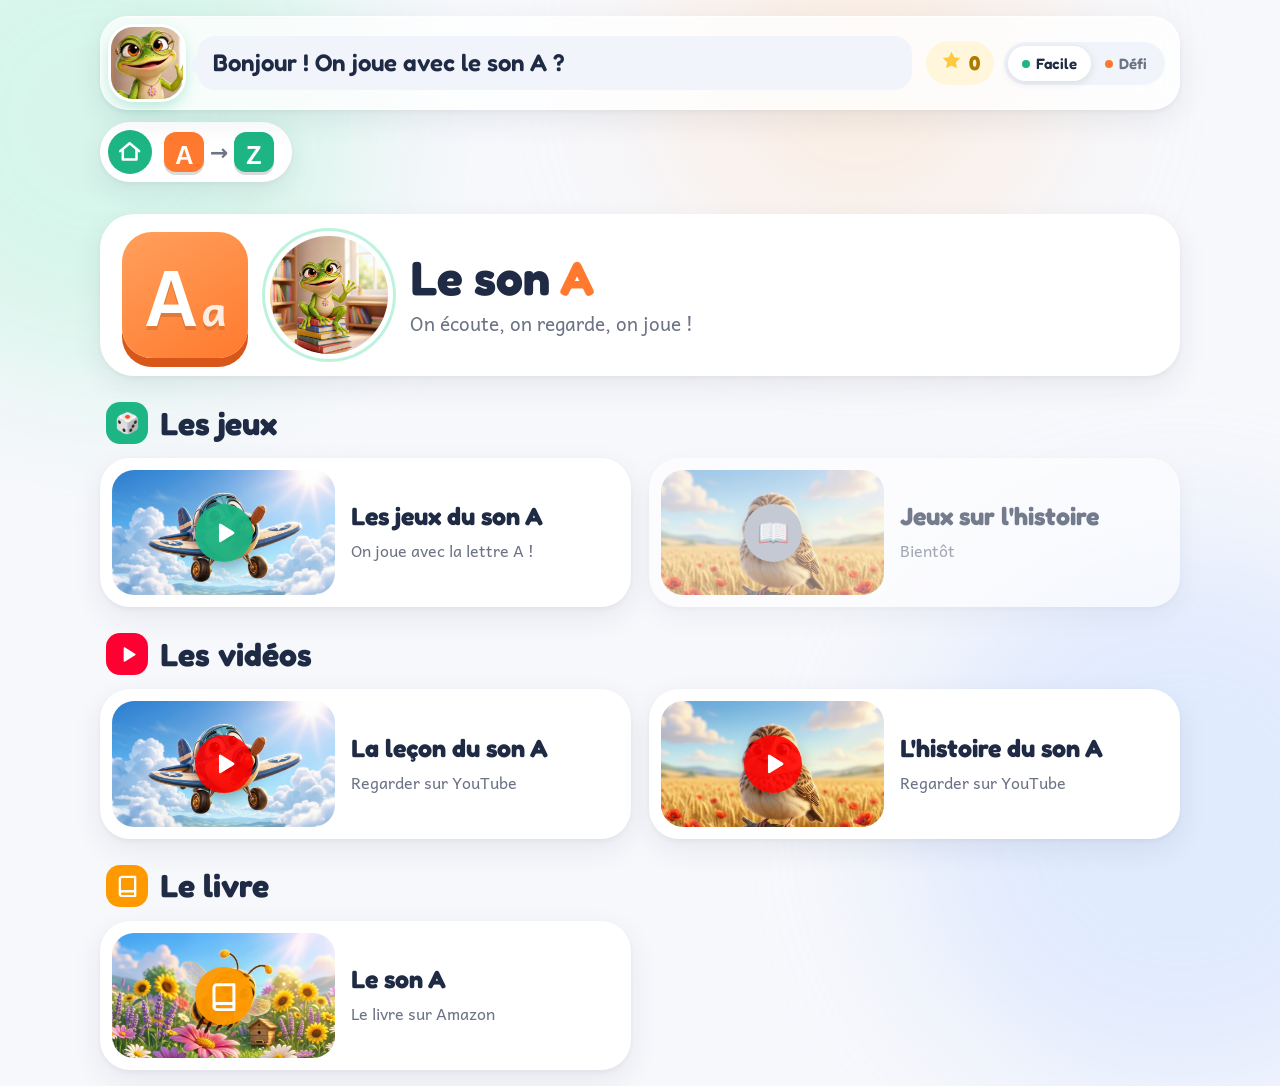
==== commit a7d2bc39: "Pages des lettres : les jeux d'abord (lettre et histoire), puis vidéos et livre Co-Authored-By: Clau" ====
--- a/a/index.html
+++ b/a/index.html
@@ -4,6 +4,10 @@
 <meta charset="utf-8">
 <meta name="viewport" content="width=device-width, initial-scale=1">
 <title>Les jeux de Lila – le son A</title>
+<link rel="icon" href="../favicon.ico" sizes="any">
+<link rel="icon" type="image/png" sizes="32x32" href="../favicon-32.png">
+<link rel="icon" type="image/png" sizes="192x192" href="../favicon-192.png">
+<link rel="apple-touch-icon" href="../apple-touch-icon.png">
 <style>
 @font-face{font-family:Fredoka;src:url(fonts/fredoka-latin-600-normal.woff2) format('woff2');font-weight:600}
 @font-face{font-family:Fredoka;src:url(fonts/fredoka-latin-700-normal.woff2) format('woff2');font-weight:700}
@@ -156,6 +160,7 @@
 .home .lbl{font-size:20px}
 @media (max-width:820px){.start2{grid-template-columns:auto 1fr;text-align:left}.lila2{display:none}.cta2{grid-column:1/-1;justify-content:center}}
 @media (max-width:460px){.tile2{width:96px;height:96px}.tile2 b{font-size:58px}}
+.front .w{padding:6px;text-align:center;line-height:1.05}
 </style>
 </head>
 <body>
@@ -194,7 +199,7 @@
 no:'<svg class="i" viewBox="0 0 24 24"><path d="M6 6l12 12"/><path d="M18 6 6 18"/></svg>',
 };
 
-const CFG={"letter": "A", "first": "[aâ]", "words": ["avion", "ami", "abeille", "ane", "alouette", "agneau", "alligator"], "label": {"avion": "avion", "ami": "ami", "abeille": "abeille", "ane": "âne", "alouette": "alouette", "agneau": "agneau", "alligator": "alligator", "bebe": "bébé", "baleine": "baleine", "bison": "bison", "biche": "biche", "belette": "belette", "bouc": "bouc", "babouin": "babouin", "bateau": "bateau", "canard": "canard", "castor": "castor", "coq": "coq", "coccinelle": "coccinelle", "cameleon": "caméléon", "crabe": "crabe", "dauphin": "dauphin", "dinde": "dinde", "dromadaire": "dromadaire", "dalmatien": "dalmatien", "dragon": "dragon", "dinosaure": "dinosaure"}, "syl": {"avion": ["a", "vion"], "ami": ["a", "mi"], "abeille": ["a", "beille"], "ane": ["â", "ne"], "alouette": ["a", "lou", "ette"], "agneau": ["a", "gneau"], "alligator": ["al", "li", "ga", "tor"]}, "menu": ["abeille", "avion", "ane", "agneau", "alligator"], "videos": [{"title": "La leçon du son A", "img": "avion", "url": "https://youtu.be/XCSGEJjVP0c"}, {"title": "L'histoire du son A", "img": "alouette", "url": "https://youtu.be/Gn--y2RcsYg"}], "other": ["bebe", "baleine", "bison", "biche", "belette", "bouc", "babouin", "bateau", "canard", "castor", "coq", "coccinelle", "cameleon", "crabe", "dauphin", "dinde", "dromadaire", "dalmatien", "dragon", "dinosaure"], "games": ["rep", "loto", "peche", "join"], "books": [{"title": "Le son A", "img": "abeille", "url": "https://www.amazon.fr/dp/B0HS4ZLW16"}], "col": ["#FFA05C", "#FF7A2F", "#D9561A"]};
+const CFG={"letter": "A", "first": "[aâ]", "words": ["avion", "ami", "abeille", "ane", "alouette", "agneau", "alligator"], "label": {"avion": "avion", "ami": "ami", "abeille": "abeille", "ane": "âne", "alouette": "alouette", "agneau": "agneau", "alligator": "alligator", "bebe": "bébé", "baleine": "baleine", "bison": "bison", "biche": "biche", "belette": "belette", "bouc": "bouc", "babouin": "babouin", "bateau": "bateau", "canard": "canard", "castor": "castor", "coq": "coq", "coccinelle": "coccinelle", "cameleon": "caméléon", "crabe": "crabe", "dauphin": "dauphin", "dinde": "dinde", "dromadaire": "dromadaire", "dalmatien": "dalmatien", "dragon": "dragon de Komodo", "dinosaure": "dinosaure", "ecureuil": "écureuil", "elan": "élan", "elephant": "éléphant", "escargot": "escargot"}, "syl": {"avion": ["a", "vion"], "ami": ["a", "mi"], "abeille": ["a", "beille"], "ane": ["â", "ne"], "alouette": ["a", "lou", "ette"], "agneau": ["a", "gneau"], "alligator": ["al", "li", "ga", "tor"]}, "menu": ["abeille", "avion", "ane", "agneau", "alligator"], "videos": [{"title": "La leçon du son A", "img": "avion", "url": "https://youtu.be/XCSGEJjVP0c"}, {"title": "L'histoire du son A", "img": "alouette", "url": "https://youtu.be/Gn--y2RcsYg"}], "other": ["bebe", "baleine", "bison", "biche", "belette", "bouc", "babouin", "bateau", "canard", "castor", "coq", "coccinelle", "cameleon", "crabe", "dauphin", "dinde", "dromadaire", "dalmatien", "dragon", "dinosaure", "ecureuil", "elan", "elephant", "escargot"], "games": ["rep", "loto", "peche", "join"], "books": [{"title": "Le son A", "img": "abeille", "url": "https://www.amazon.fr/dp/B0HS4ZLW16"}], "col": ["#FFA05C", "#FF7A2F", "#D9561A"]};
 const AW=CFG.words, OTHER=CFG.other, LABEL=CFG.label, L=CFG.letter;
 const $=id=>document.getElementById(id);
 setTimeout(()=>{$('staricon').innerHTML=I.star;$('home').innerHTML='<span class="mini4"><i style="background:#1DB584"></i><i style="background:#4F8DF7"></i><i style="background:#E84D8A"></i><i style="background:#FFB020"></i></span><span class="lbl">Jeux</span>';$('home').setAttribute('aria-label','Retour aux jeux');$('back2').innerHTML='<span class="hico">'+I.home+'</span><span class="az"><i style="background:#FF7A2F">A</i><em>→</em><i style="background:#1DB584">Z</i></span>';$('back2').setAttribute('aria-label','Toutes les lettres');},0);
@@ -226,9 +231,10 @@
     <div class="tile2"><b>${L}<i>${L.toLowerCase()}</i></b></div>
     <img class="lila2" src="img/lila.jpg" alt="Lila">
     <div class="txt2"><h1>Le son <span>${L}</span></h1><p>On écoute, on regarde, on joue !</p></div>
-    <button class="cta cta2" id="go">${I.play} On joue !</button></div>`+vids()+books();
+    </div>`+games()+vids()+books();
   $('go').onclick=()=>menu(); }
 function books(){if(!(CFG.books||[]).length)return '';return `<div class="vids"><h2><span class="hic" style="background:#FF9900">${I.book}</span>Le livre</h2><div class="vgrid">${CFG.books.map(v=>{const on=!!v.url;return `<${on?'a':'div'} class="vcard book${on?'':' soon'}"${on?` href="${v.url}" target="_blank" rel="noopener"`:''}><div class="th"><img src="img/${v.img}_n.jpg" alt=""><span class="pl">${I.book}</span></div><div><b>${v.title}</b><span class="s">${on?'Le livre sur Amazon':'Bientôt'}</span></div></${on?'a':'div'}>`;}).join('')}</div></div>`;}
+function games(){return `<div class="vids"><h2><span class="hic" style="background:#1DB584">🎲</span>Les jeux</h2><div class="vgrid"><button class="vcard" id="go" style="text-align:left;font:inherit"><div class="th"><img src="img/${CFG.videos[0].img}_n.jpg" alt=""><span class="pl" style="background:rgba(29,181,132,.95)">${I.play}</span></div><div><b>Les jeux du son ${L}</b><span class="s">On joue avec la lettre ${L} !</span></div></button><div class="vcard soon"><div class="th"><img src="img/${CFG.videos[CFG.videos.length-1].img}_n.jpg" alt=""><span class="pl">📖</span></div><div><b>Jeux sur l'histoire</b><span class="s">Bientôt</span></div></div></div></div>`;}
 function vids(){return `<div class="vids"><h2><span class="hic" style="background:#FF0033">${I.play}</span>Les vidéos</h2><div class="vgrid">${CFG.videos.map(v=>{const on=!!v.url;return `<${on?'a':'div'} class="vcard${on?'':' soon'}"${on?` href="${v.url}" target="_blank" rel="noopener"`:''}><div class="th"><img src="img/${v.img}_n.jpg" alt=""><span class="pl">${I.play}</span></div><div><b>${v.title}</b><span class="s">${on?'Regarder sur YouTube':'Bientôt'}</span></div></${on?'a':'div'}>`;}).join('')}</div></div>`;}
 function menu(){reset();$('home').style.display='none';$('back2').style.display='inline-flex';
   $('main').innerHTML=`<div class="menu">${CFG.games.map((g,k)=>{const [c,ic,t,s]=GAMES[g];return `<button class="mbtn" data-g="${g}"><div class="th"><img src="img/${CFG.menu[k%CFG.menu.length]}_n.jpg" alt=""><span class="ic" style="background:${c}">${I[ic]}</span></div><div><b>${t}</b><span class="s">${s}</span></div></button>`;}).join('')}</div>`;
@@ -312,21 +318,21 @@
 }
 
 // ---------- 4. La boîte à (lettre) ----------
-function box(){reset();const list=shuffle([...shuffle(AW).slice(0,4),...shuffle(OTHER).slice(0,4)]);let i=0;
+function box(){const S=CFG.sound||L;reset();const list=shuffle([...shuffle(AW).slice(0,4),...shuffle(OTHER).slice(0,4)]);let i=0;
   function show(){reset();if(i>=list.length)return finish(box);
     const w=list[i];const isA=AW.includes(w);
     $('main').innerHTML=`<div class="panel"><div class="box">
       <div class="item"><img src="img/${w}_n.jpg" alt="">${level===2?`<div class="word" style="font-size:clamp(44px,8vw,72px)">${LABEL[w]}</div>`:''}</div></div>
       <div class="row"><button class="btn b-sky" id="again">${I.sound} Écouter</button></div>
-      <div class="yn"><button class="y" id="yes">${I.box} Oui, ${L} !</button><button class="n" id="no">${I.no} Pas de ${L}</button></div>
+      <div class="yn"><button class="y" id="yes">${I.box} Oui, ${S} !</button><button class="n" id="no">${I.no} Pas de ${S}</button></div>
       ${prog(list.length,i)}</div>`;
-    lila('Est-ce que ça commence par '+L+' ?');
+    lila('Est-ce que ça commence par '+S+' ?');
     seq(level===1?[W(w),300,P('commence')]:[P('commence')]);
     $('again').onclick=()=>seq([W(w)]);
     let lock=false;
     const answer=yes=>{if(lock)return;reset();
-      if(yes===isA){lock=true;ding();star();lila(isA?'Oui ! Ça commence par '+L+'. Dans la boîte !':'Bien vu ! Ça ne commence pas par '+L+'.','happy');seq([P(isA?'oui':'bienvu'),300,()=>{i++;show();}]);}
-      else{ding(false);lila('Écoute bien. Est-ce que tu entends '+L+' au début ?','sad');seq([P('ecoute'),300,W(w)]);}};
+      if(yes===isA){lock=true;ding();star();lila(isA?'Oui ! Ça commence par '+S+'. Dans la boîte !':'Bien vu ! Ça ne commence pas par '+S+'.','happy');seq([P(isA?'oui':'bienvu'),300,()=>{i++;show();}]);}
+      else{ding(false);lila('Écoute bien. Est-ce que tu entends '+S+' au début ?','sad');seq([P('ecoute'),300,W(w)]);}};
     $('yes').onclick=()=>answer(true);$('no').onclick=()=>answer(false);
   }
   show();
@@ -361,7 +367,7 @@
 }
 
 // ---------- jeux ajoutés le 24/11 ----------
-const LETTERS=['A','B','C','D'];
+const LETTERS=['A','B','C','D','E'];
 Object.assign(I,{
 book:'<svg class="i" viewBox="0 0 24 24"><path d="M4 5.5A2.5 2.5 0 0 1 6.5 3H20v15H6.5A2.5 2.5 0 0 0 4 20.5z"/><path d="M4 20.5A2.5 2.5 0 0 0 6.5 23H20v-5"/></svg>',
 grid:'<svg class="i" viewBox="0 0 24 24"><rect x="3" y="3" width="7" height="7" rx="1.5"/><rect x="14" y="3" width="7" height="7" rx="1.5"/><rect x="3" y="14" width="7" height="7" rx="1.5"/><rect x="14" y="14" width="7" height="7" rx="1.5"/></svg>',
@@ -372,14 +378,14 @@
  rep:['#1DB584','sound','Écoute et répète','Les amis de Lila se présentent'],
  find:['#4F8DF7','target',"Trouve l'image",'Touche la bonne image'],
  memo:['#B98BFF','cards','Les paires','8 cartes cachées'],
- box:['#FF7A2F','box','La boîte à '+L,'Ça commence par '+L+' ?'],
+ box:['#FF7A2F','box','La boîte à '+(CFG.sound||L),'Ça commence par '+(CFG.sound||L)+' ?'],
  join:['#FFB020','puzzle','Le mot en morceaux',"Remets les syllabes dans l'ordre"],
  loto:['#E84D8A','grid','Le loto de Lila','Remplis ta carte'],
  peche:['#2FA8D8','fish','La pêche aux lettres','Attrape tous les '+L],
  manque:['#7A5CFA','gap','La lettre qui manque','Quelle lettre au début ?'],};
 
 // ---------- Le loto de Lila ----------
-function loto(){reset();const n=level===1?4:6;const card=shuffle(AW).slice(0,n);const calls=shuffle(card);let i=0;
+function loto(){reset();const n=Math.min(level===1?4:6,AW.length);const card=shuffle(AW).slice(0,n);const calls=shuffle(card);let i=0;
   $('main').innerHTML=`<div class="panel">
     <div id="call"></div>
     <div class="row" style="margin-top:4px"><button class="btn b-sky" id="again">${I.sound} ${level===2?'Aide : écouter':'Réécouter'}</button></div>
@@ -408,7 +414,7 @@
     const dir=Math.random()<.5?1:-1;const f={el,ch,dir,x:dir>0?-100:W+10,y:20+Math.random()*(H-130),ph:Math.random()*6,v:speed*(0.8+Math.random()*.5)};
     el.onclick=()=>{if(el.classList.contains('caught'))return;
       if(ch===L){el.classList.add('caught');ding();star();got++;document.querySelectorAll('#pp i')[got-1].classList.add('ok');lila('Bravo ! C\'est un '+L+' !','happy');
-        if(got>=goal){setTimeout(()=>{if(g0===gen)finish(peche);},700);}else{seq([P('bravo')]);}}
+        play(`snd/l_${L.toLowerCase()}.mp3`);if(got>=goal){setTimeout(()=>{if(g0===gen)finish(peche);},1000);}}
       else{el.classList.remove('nope');void el.offsetWidth;el.classList.add('nope');ding(false);lila('Ça, c\'est un '+ch+'. Cherche le '+L+' !','sad');}};
     pond.appendChild(el);fish.push(f);}
   function tick(t){if(g0!==gen||!document.body.contains(pond))return;const dt=last?Math.min(.05,(t-last)/1000):0;last=t;spawnT-=dt;
